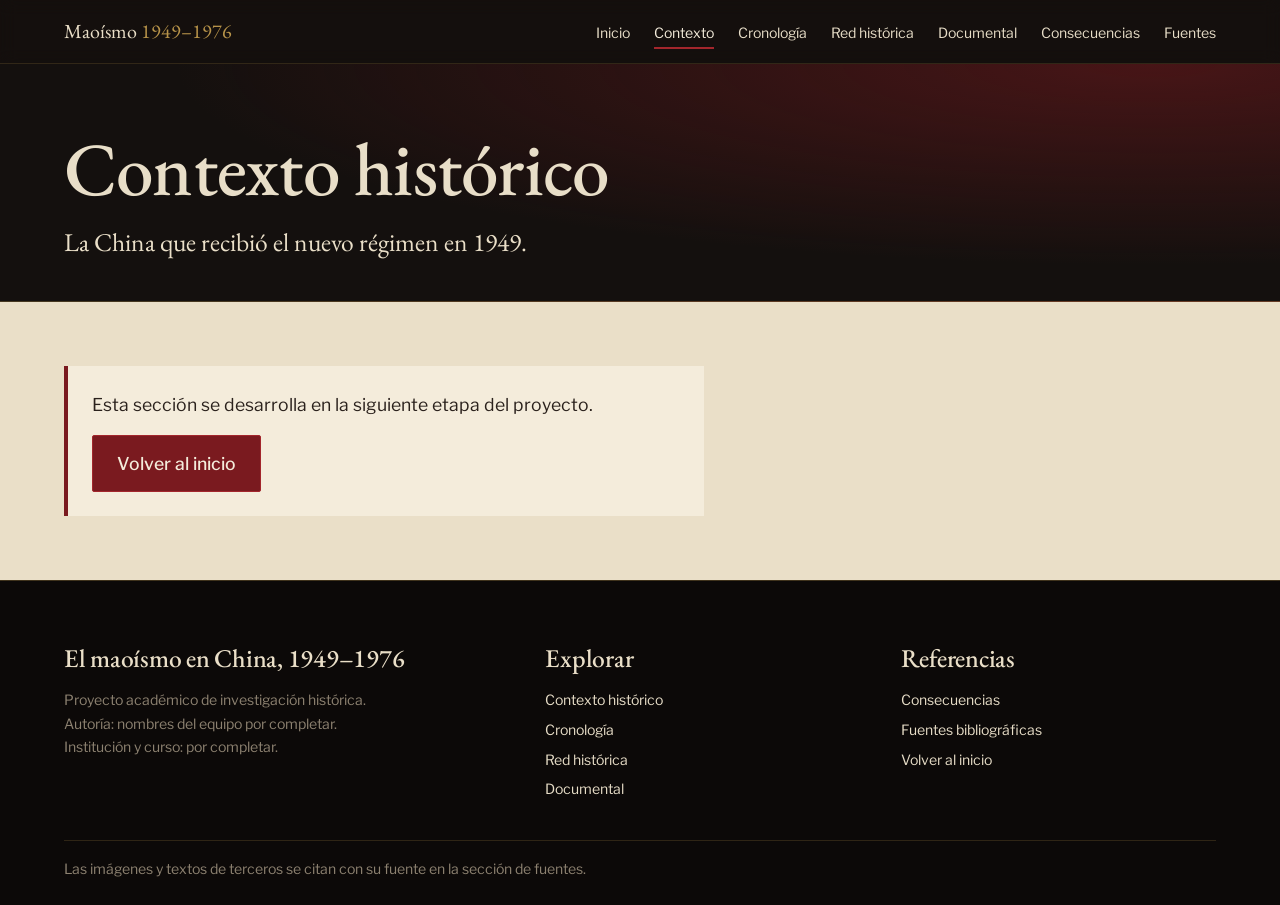
==== pages/contexto.html @ f31cc12b "feat: New estructure" ====
<!DOCTYPE html>
<html lang="es">
<head>
  <meta charset="UTF-8">
  <meta name="viewport" content="width=device-width, initial-scale=1">
  <title>Contexto histórico | El maoísmo en China, 1949–1976</title>
  <link rel="stylesheet" href="../css/base/variables.css">
  <link rel="stylesheet" href="../css/base/reset.css">
  <link rel="stylesheet" href="../css/base/typography.css">
  <link rel="stylesheet" href="../css/layout/grid.css">
  <link rel="stylesheet" href="../css/layout/header.css">
  <link rel="stylesheet" href="../css/layout/navigation.css">
  <link rel="stylesheet" href="../css/layout/footer.css">
  <link rel="stylesheet" href="../css/components/buttons.css">
  <link rel="stylesheet" href="../css/pages/interior.css">
  <link rel="stylesheet" href="../css/responsive.css">
</head>
<body data-page="contexto" data-root="../">
  <div id="site-header"></div>
  <main id="contenido">
    <header class="page-head">
      <div class="container">
        <h1>Contexto histórico</h1>
        <p class="lede">La China que recibió el nuevo régimen en 1949.</p>
      </div>
    </header>
    <section class="section surface-light">
      <div class="container">
        <div class="pending-note">
          <p>Esta sección se desarrolla en la siguiente etapa del proyecto.</p>
          <a class="btn" href="../index.html">Volver al inicio</a>
        </div>
      </div>
    </section>
  </main>
  <div id="site-footer"></div>
  <script type="module" src="../js/main.js"></script>
</body>
</html>
---- css/base/variables.css ----
:root {
  --ink: #14100e;
  --ink-soft: #231c19;
  --crimson: #7a1a1f;
  --crimson-bright: #a3262c;
  --paper: #eadfc8;
  --paper-light: #f4ecdb;
  --gold: #b8944a;
  --text-on-dark: #e8dec8;
  --text-on-light: #2a211c;
  --muted: #8d8271;

  --font-display: "EB Garamond", "Iowan Old Style", Georgia, serif;
  --font-body: "Libre Franklin", system-ui, -apple-system, "Segoe UI", sans-serif;

  --step--1: clamp(0.82rem, 0.8rem + 0.1vw, 0.9rem);
  --step-0: clamp(1rem, 0.96rem + 0.2vw, 1.1rem);
  --step-1: clamp(1.3rem, 1.2rem + 0.5vw, 1.6rem);
  --step-2: clamp(1.8rem, 1.5rem + 1.4vw, 2.6rem);
  --step-3: clamp(2.6rem, 1.9rem + 3.5vw, 5rem);

  --space-1: 0.5rem; --space-2: 1rem; --space-3: 1.5rem;
  --space-4: 2.5rem; --space-5: 4rem; --space-6: 7rem;
  --maxw: 72rem;
  --header-h: 4rem;
  --ease: cubic-bezier(.22,.61,.36,1);
}
---- css/base/typography.css ----
@import url("https://fonts.googleapis.com/css2?family=EB+Garamond:ital,wght@0,400;0,500;0,700;1,400&family=Libre+Franklin:wght@400;500;600&display=swap");

body { font-family: var(--font-body); font-size: var(--step-0); line-height: 1.65; background: var(--ink); color: var(--text-on-dark); }
h1, h2, h3 { font-family: var(--font-display); font-weight: 500; line-height: 1.08; letter-spacing: -0.01em; }
h1 { font-size: var(--step-3); }
h2 { font-size: var(--step-2); }
h3 { font-size: var(--step-1); }
.lede { font-family: var(--font-display); font-size: var(--step-1); line-height: 1.4; max-width: 40ch; }
.prose { max-width: 62ch; }
.prose p + p { margin-top: var(--space-2); }
.muted { color: var(--muted); font-size: var(--step--1); }
---- css/layout/grid.css ----
.container { width: min(100% - 2.5rem, var(--maxw)); margin-inline: auto; }
.surface-dark { background: var(--ink); color: var(--text-on-dark); }
.surface-light { background: var(--paper); color: var(--text-on-light); }
.section { padding-block: var(--space-5); }
.skip-link { position: absolute; left: -999px; top: 0; background: var(--gold); color: var(--ink); padding: .5rem 1rem; z-index: 100; }
.skip-link:focus { left: 0; }
---- css/layout/header.css ----
.site-header { position: sticky; top: 0; z-index: 50; height: var(--header-h); background: rgba(20,16,14,.55); backdrop-filter: blur(8px); border-bottom: 1px solid rgba(184,148,74,.18); transition: background .35s var(--ease), border-color .35s var(--ease); }
.site-header.is-scrolled { background: rgba(20,16,14,.95); border-color: rgba(184,148,74,.35); }
.site-header .container { height: 100%; display: flex; align-items: center; justify-content: space-between; gap: var(--space-3); }
.brand { font-family: var(--font-display); font-size: 1.25rem; text-decoration: none; color: var(--paper); }
.brand span { color: var(--gold); }
---- css/layout/navigation.css ----
.nav-toggle { display: none; background: none; border: 1px solid var(--gold); padding: .4rem .8rem; border-radius: 2px; }
.nav-list { display: flex; gap: var(--space-3); }
.nav-list a { text-decoration: none; font-size: var(--step--1); padding: .4rem 0; border-bottom: 2px solid transparent; transition: border-color .25s var(--ease), color .25s var(--ease); }
.nav-list a:hover { color: var(--gold); }
.nav-list a[aria-current="page"] { border-color: var(--crimson-bright); color: var(--paper-light); }

@media (max-width: 52rem) {
  .nav-toggle { display: block; }
  .nav-list { position: absolute; top: var(--header-h); left: 0; right: 0; flex-direction: column; gap: 0; background: var(--ink-soft); padding: var(--space-2) 1.25rem var(--space-3); border-bottom: 1px solid var(--gold); display: none; }
  .nav-list.is-open { display: flex; }
  .nav-list a { padding: .8rem 0; }
}
---- css/layout/footer.css ----
.site-footer { background: #0c0908; border-top: 1px solid rgba(184,148,74,.3); padding-block: var(--space-5) var(--space-3); font-size: var(--step--1); color: var(--muted); }
.footer-grid { display: grid; gap: var(--space-4); grid-template-columns: 1.4fr 1fr 1fr; }
.site-footer h2 { font-size: var(--step-1); color: var(--paper); margin-bottom: var(--space-2); }
.site-footer li + li { margin-top: .4rem; }
.site-footer a { color: var(--text-on-dark); text-decoration: none; border-bottom: 1px solid transparent; transition: border-color .25s var(--ease), color .25s var(--ease); }
.site-footer a:hover { color: var(--gold); border-color: var(--gold); }
.footer-note { margin-top: var(--space-4); padding-top: var(--space-2); border-top: 1px solid rgba(184,148,74,.2); }
@media (max-width: 52rem) { .footer-grid { grid-template-columns: 1fr; gap: var(--space-3); } }
---- css/components/buttons.css ----
.btn { display: inline-block; padding: .8rem 1.5rem; background: var(--crimson); color: var(--paper-light); text-decoration: none; border: 1px solid var(--crimson-bright); border-radius: 2px; font-weight: 500; transition: background .25s var(--ease); }
.btn:hover { background: var(--crimson-bright); }
.btn--ghost { background: transparent; border-color: var(--gold); color: var(--gold); }
.btn--ghost:hover { background: rgba(184,148,74,.12); }
---- css/pages/interior.css ----
.page-head { padding-block: var(--space-5) var(--space-4); background: radial-gradient(ellipse at 90% 0%, rgba(122,26,31,.5), transparent 60%), var(--ink); border-bottom: 1px solid rgba(184,148,74,.3); }
.page-head h1 { font-size: var(--step-3); margin-bottom: var(--space-2); }
.page-head .lede { color: var(--paper); }
.pending-note { max-width: 40rem; padding: var(--space-3); background: var(--paper-light); border-left: 4px solid var(--crimson); }
.pending-note .btn { margin-top: var(--space-2); }
---- css/responsive.css ----
@media (max-width: 40rem) {
  .section { padding-block: var(--space-4); }
  .hero { padding-block: var(--space-5) var(--space-4); }
}
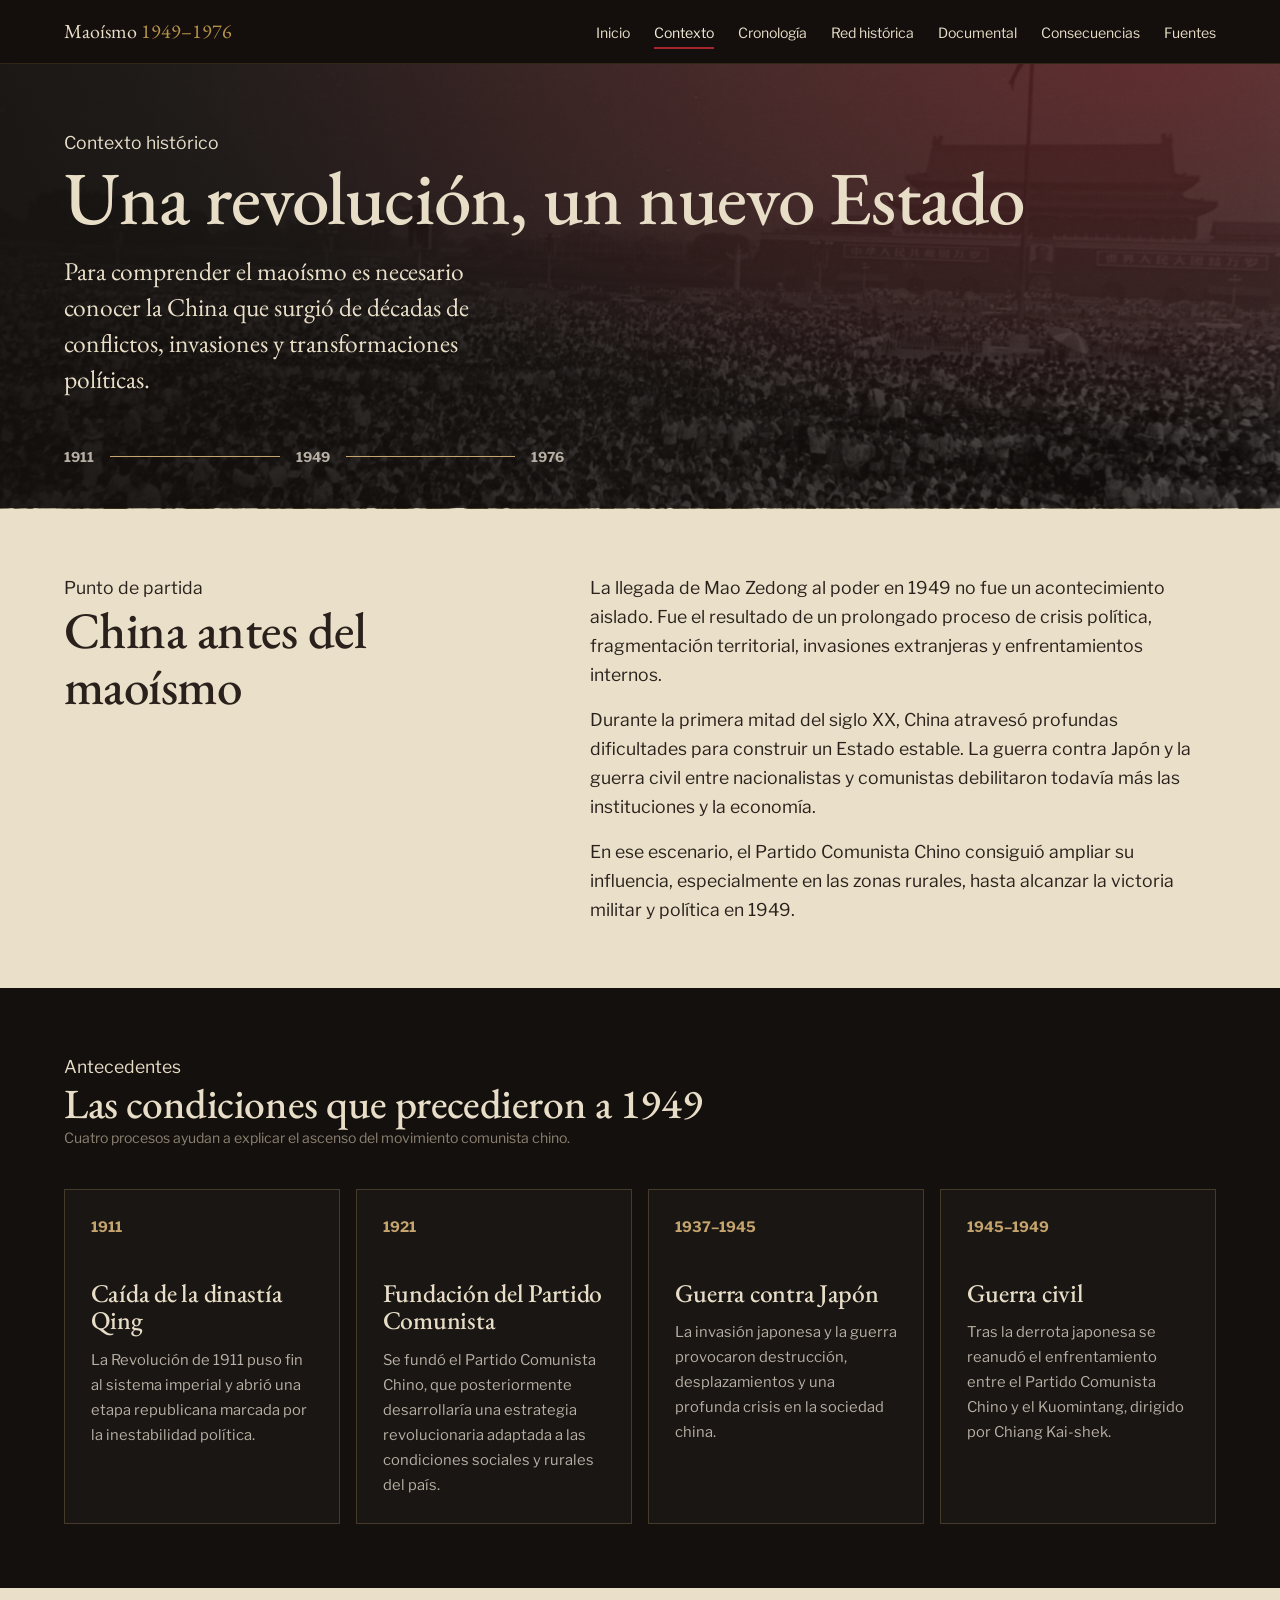
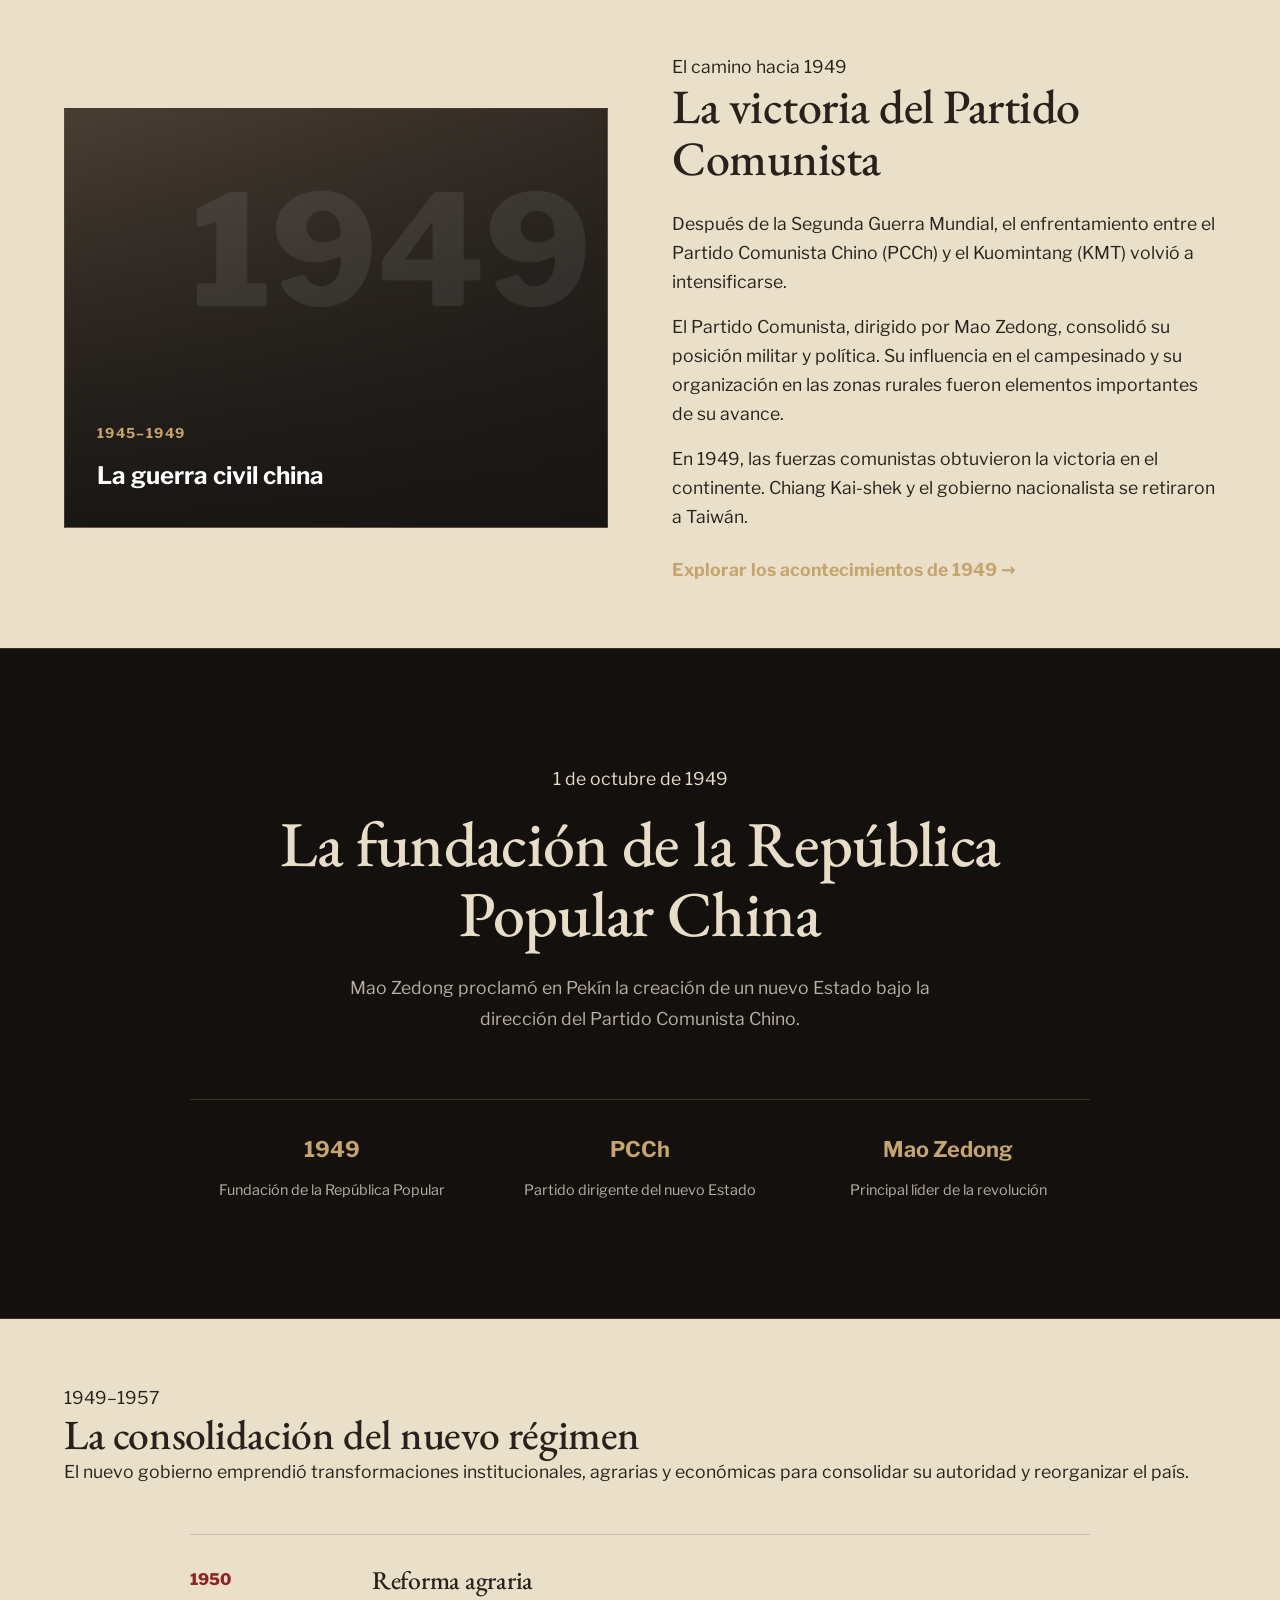
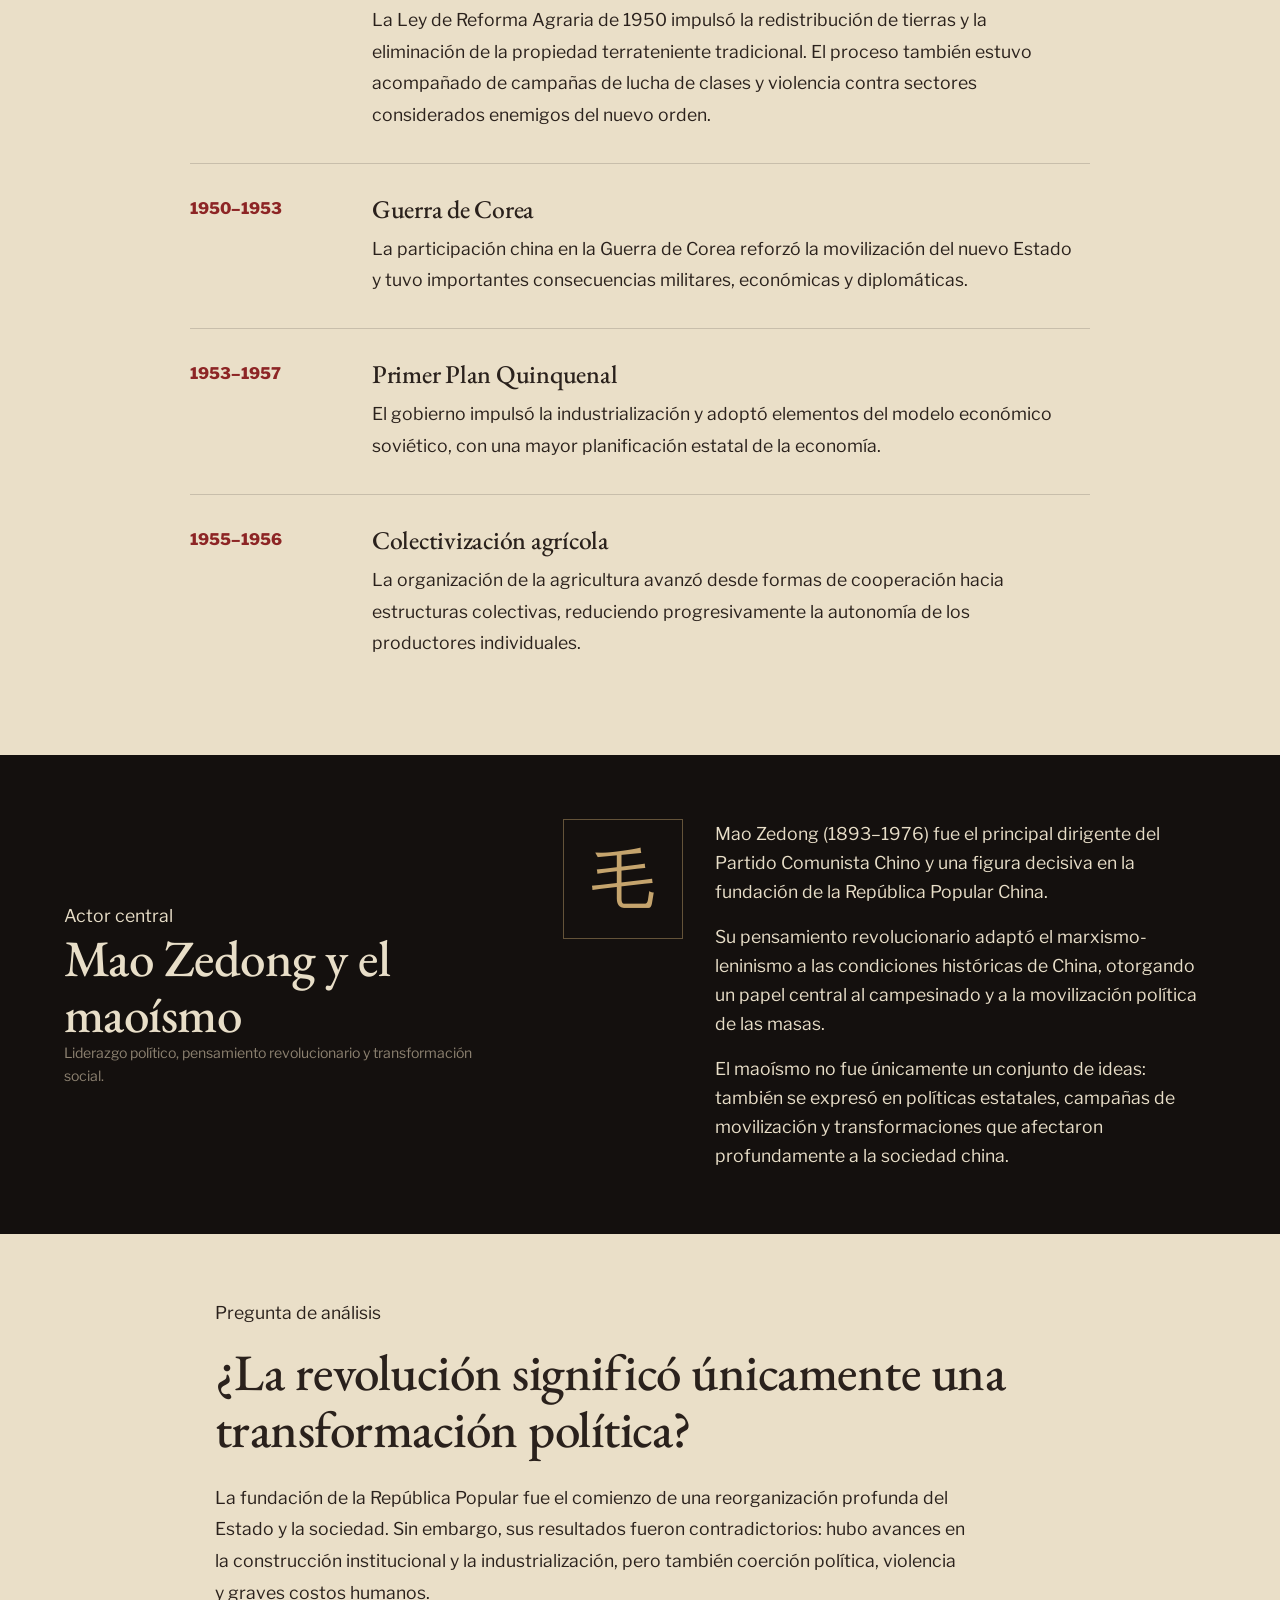
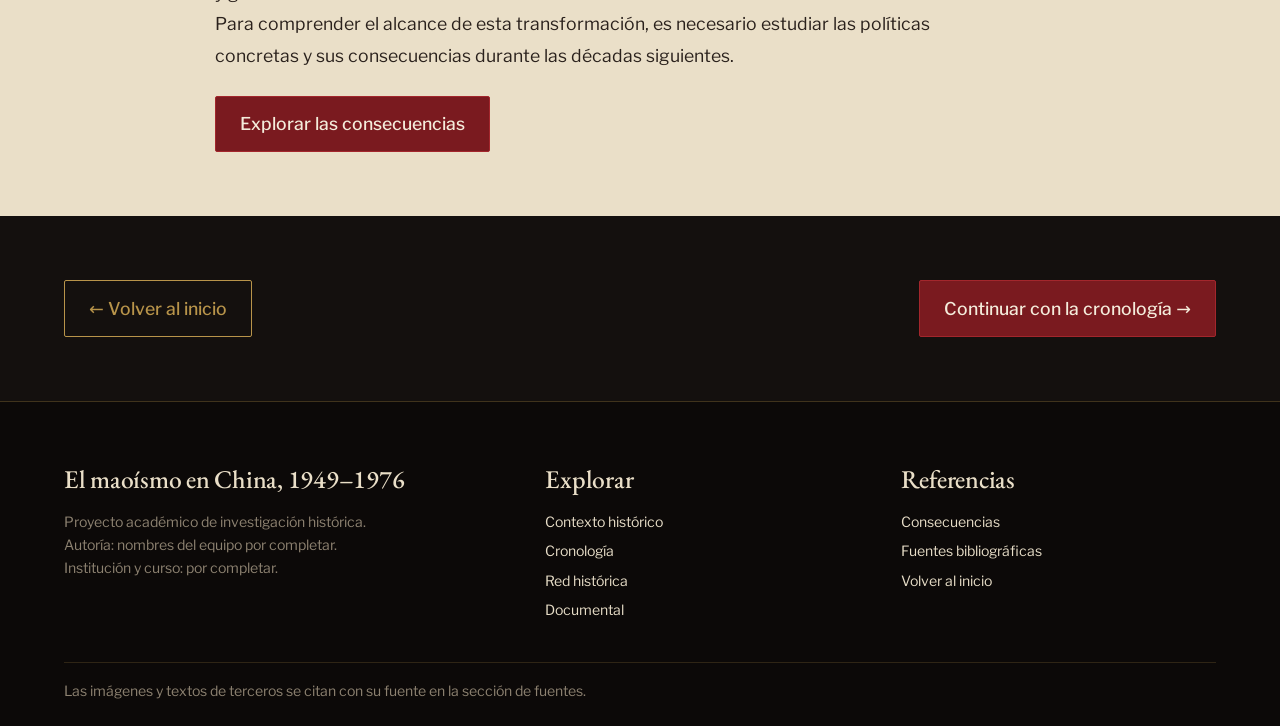
==== commit 7c927479: "feat: New modifications" ====
--- a/pages/contexto.html
+++ b/pages/contexto.html
@@ -3,37 +3,409 @@
 <head>
   <meta charset="UTF-8">
   <meta name="viewport" content="width=device-width, initial-scale=1">
+
   <title>Contexto histórico | El maoísmo en China, 1949–1976</title>
+
+  <meta
+    name="description"
+    content="Contexto histórico de China antes y después de la fundación de la República Popular en 1949."
+  >
+
   <link rel="stylesheet" href="../css/base/variables.css">
   <link rel="stylesheet" href="../css/base/reset.css">
   <link rel="stylesheet" href="../css/base/typography.css">
+
   <link rel="stylesheet" href="../css/layout/grid.css">
   <link rel="stylesheet" href="../css/layout/header.css">
   <link rel="stylesheet" href="../css/layout/navigation.css">
   <link rel="stylesheet" href="../css/layout/footer.css">
+
   <link rel="stylesheet" href="../css/components/buttons.css">
+
   <link rel="stylesheet" href="../css/pages/interior.css">
+  <link rel="stylesheet" href="../css/pages/contexto.css">
+
   <link rel="stylesheet" href="../css/responsive.css">
 </head>
+
 <body data-page="contexto" data-root="../">
+
   <div id="site-header"></div>
+
   <main id="contenido">
-    <header class="page-head">
+
+    <!-- ENCABEZADO -->
+    <header class="page-head context-header">
       <div class="container">
-        <h1>Contexto histórico</h1>
-        <p class="lede">La China que recibió el nuevo régimen en 1949.</p>
+        <span class="section-kicker">Contexto histórico</span>
+
+        <h1>Una revolución, un nuevo Estado</h1>
+
+        <p class="lede">
+          Para comprender el maoísmo es necesario conocer la China
+          que surgió de décadas de conflictos, invasiones y
+          transformaciones políticas.
+        </p>
+
+        <div class="context-period">
+          <span>1911</span>
+          <span class="period-line"></span>
+          <span>1949</span>
+          <span class="period-line"></span>
+          <span>1976</span>
+        </div>
       </div>
     </header>
+
+    <!-- INTRODUCCIÓN -->
+    <section class="section surface-light">
+      <div class="container context-intro">
+
+        <div>
+          <span class="section-kicker">Punto de partida</span>
+          <h2>China antes del maoísmo</h2>
+        </div>
+
+        <div class="prose">
+          <p>
+            La llegada de Mao Zedong al poder en 1949 no fue un
+            acontecimiento aislado. Fue el resultado de un prolongado
+            proceso de crisis política, fragmentación territorial,
+            invasiones extranjeras y enfrentamientos internos.
+          </p>
+
+          <p>
+            Durante la primera mitad del siglo XX, China atravesó
+            profundas dificultades para construir un Estado estable.
+            La guerra contra Japón y la guerra civil entre nacionalistas
+            y comunistas debilitaron todavía más las instituciones
+            y la economía.
+          </p>
+
+          <p>
+            En ese escenario, el Partido Comunista Chino consiguió
+            ampliar su influencia, especialmente en las zonas rurales,
+            hasta alcanzar la victoria militar y política en 1949.
+          </p>
+        </div>
+
+      </div>
+    </section>
+
+    <!-- ANTECEDENTES -->
+    <section class="section surface-dark">
+      <div class="container">
+
+        <div class="section-head">
+          <span class="section-kicker">Antecedentes</span>
+          <h2>Las condiciones que precedieron a 1949</h2>
+          <p class="muted">
+            Cuatro procesos ayudan a explicar el ascenso del
+            movimiento comunista chino.
+          </p>
+        </div>
+
+        <div class="context-grid">
+
+          <article class="context-card">
+            <span class="context-date">1911</span>
+            <h3>Caída de la dinastía Qing</h3>
+            <p>
+              La Revolución de 1911 puso fin al sistema imperial
+              y abrió una etapa republicana marcada por la
+              inestabilidad política.
+            </p>
+          </article>
+
+          <article class="context-card">
+            <span class="context-date">1921</span>
+            <h3>Fundación del Partido Comunista</h3>
+            <p>
+              Se fundó el Partido Comunista Chino, que posteriormente
+              desarrollaría una estrategia revolucionaria adaptada
+              a las condiciones sociales y rurales del país.
+            </p>
+          </article>
+
+          <article class="context-card">
+            <span class="context-date">1937–1945</span>
+            <h3>Guerra contra Japón</h3>
+            <p>
+              La invasión japonesa y la guerra provocaron destrucción,
+              desplazamientos y una profunda crisis en la sociedad
+              china.
+            </p>
+          </article>
+
+          <article class="context-card">
+            <span class="context-date">1945–1949</span>
+            <h3>Guerra civil</h3>
+            <p>
+              Tras la derrota japonesa se reanudó el enfrentamiento
+              entre el Partido Comunista Chino y el Kuomintang,
+              dirigido por Chiang Kai-shek.
+            </p>
+          </article>
+
+        </div>
+
+      </div>
+    </section>
+
+    <!-- GUERRA CIVIL -->
+    <section class="section surface-light">
+      <div class="container context-split">
+
+        <div class="context-visual civil-war-visual">
+          <span class="visual-label">1945–1949</span>
+          <p>La guerra civil china</p>
+        </div>
+
+        <div class="context-text">
+          <span class="section-kicker">El camino hacia 1949</span>
+
+          <h2>La victoria del Partido Comunista</h2>
+
+          <div class="prose">
+            <p>
+              Después de la Segunda Guerra Mundial, el enfrentamiento
+              entre el Partido Comunista Chino (PCCh) y el Kuomintang
+              (KMT) volvió a intensificarse.
+            </p>
+
+            <p>
+              El Partido Comunista, dirigido por Mao Zedong, consolidó
+              su posición militar y política. Su influencia en el
+              campesinado y su organización en las zonas rurales
+              fueron elementos importantes de su avance.
+            </p>
+
+            <p>
+              En 1949, las fuerzas comunistas obtuvieron la victoria
+              en el continente. Chiang Kai-shek y el gobierno
+              nacionalista se retiraron a Taiwán.
+            </p>
+          </div>
+
+          <a class="text-link" href="cronologia.html">
+            Explorar los acontecimientos de 1949 →
+          </a>
+        </div>
+
+      </div>
+    </section>
+
+    <!-- FUNDACIÓN -->
+    <section class="context-foundation surface-dark">
+      <div class="container foundation-content">
+
+        <span class="section-kicker">1 de octubre de 1949</span>
+
+        <h2>La fundación de la República Popular China</h2>
+
+        <p class="foundation-lede">
+          Mao Zedong proclamó en Pekín la creación de un nuevo Estado
+          bajo la dirección del Partido Comunista Chino.
+        </p>
+
+        <div class="foundation-facts">
+
+          <article>
+            <strong>1949</strong>
+            <span>Fundación de la República Popular</span>
+          </article>
+
+          <article>
+            <strong>PCCh</strong>
+            <span>Partido dirigente del nuevo Estado</span>
+          </article>
+
+          <article>
+            <strong>Mao Zedong</strong>
+            <span>Principal líder de la revolución</span>
+          </article>
+
+        </div>
+
+      </div>
+    </section>
+
+    <!-- CONSOLIDACIÓN -->
     <section class="section surface-light">
       <div class="container">
-        <div class="pending-note">
-          <p>Esta sección se desarrolla en la siguiente etapa del proyecto.</p>
-          <a class="btn" href="../index.html">Volver al inicio</a>
-        </div>
-      </div>
-    </section>
+
+        <div class="section-head">
+          <span class="section-kicker">1949–1957</span>
+          <h2>La consolidación del nuevo régimen</h2>
+          <p>
+            El nuevo gobierno emprendió transformaciones institucionales,
+            agrarias y económicas para consolidar su autoridad y
+            reorganizar el país.
+          </p>
+        </div>
+
+        <div class="consolidation-list">
+
+          <article class="consolidation-item">
+            <span class="consolidation-year">1950</span>
+
+            <div>
+              <h3>Reforma agraria</h3>
+              <p>
+                La Ley de Reforma Agraria de 1950 impulsó la
+                redistribución de tierras y la eliminación de
+                la propiedad terrateniente tradicional. El proceso
+                también estuvo acompañado de campañas de lucha de
+                clases y violencia contra sectores considerados
+                enemigos del nuevo orden.
+              </p>
+            </div>
+          </article>
+
+          <article class="consolidation-item">
+            <span class="consolidation-year">1950–1953</span>
+
+            <div>
+              <h3>Guerra de Corea</h3>
+              <p>
+                La participación china en la Guerra de Corea
+                reforzó la movilización del nuevo Estado y tuvo
+                importantes consecuencias militares, económicas
+                y diplomáticas.
+              </p>
+            </div>
+          </article>
+
+          <article class="consolidation-item">
+            <span class="consolidation-year">1953–1957</span>
+
+            <div>
+              <h3>Primer Plan Quinquenal</h3>
+              <p>
+                El gobierno impulsó la industrialización y adoptó
+                elementos del modelo económico soviético, con
+                una mayor planificación estatal de la economía.
+              </p>
+            </div>
+          </article>
+
+          <article class="consolidation-item">
+            <span class="consolidation-year">1955–1956</span>
+
+            <div>
+              <h3>Colectivización agrícola</h3>
+              <p>
+                La organización de la agricultura avanzó desde
+                formas de cooperación hacia estructuras colectivas,
+                reduciendo progresivamente la autonomía de los
+                productores individuales.
+              </p>
+            </div>
+          </article>
+
+        </div>
+
+      </div>
+    </section>
+
+    <!-- MAO -->
+    <section class="section surface-dark">
+      <div class="container mao-profile">
+
+        <div class="mao-profile-heading">
+          <span class="section-kicker">Actor central</span>
+          <h2>Mao Zedong y el maoísmo</h2>
+          <p class="muted">
+            Liderazgo político, pensamiento revolucionario y
+            transformación social.
+          </p>
+        </div>
+
+        <div class="mao-profile-content">
+
+          <div class="mao-monogram" aria-hidden="true">毛</div>
+
+          <div class="prose">
+            <p>
+              Mao Zedong (1893–1976) fue el principal dirigente
+              del Partido Comunista Chino y una figura decisiva
+              en la fundación de la República Popular China.
+            </p>
+
+            <p>
+              Su pensamiento revolucionario adaptó el marxismo-leninismo
+              a las condiciones históricas de China, otorgando un
+              papel central al campesinado y a la movilización política
+              de las masas.
+            </p>
+
+            <p>
+              El maoísmo no fue únicamente un conjunto de ideas:
+              también se expresó en políticas estatales, campañas
+              de movilización y transformaciones que afectaron
+              profundamente a la sociedad china.
+            </p>
+          </div>
+
+        </div>
+
+      </div>
+    </section>
+
+    <!-- CIERRE ANALÍTICO -->
+    <section class="section surface-light">
+      <div class="container context-conclusion">
+
+        <span class="section-kicker">Pregunta de análisis</span>
+
+        <h2>
+          ¿La revolución significó únicamente una transformación
+          política?
+        </h2>
+
+        <p>
+          La fundación de la República Popular fue el comienzo
+          de una reorganización profunda del Estado y la sociedad.
+          Sin embargo, sus resultados fueron contradictorios:
+          hubo avances en la construcción institucional y la
+          industrialización, pero también coerción política,
+          violencia y graves costos humanos.
+        </p>
+
+        <p>
+          Para comprender el alcance de esta transformación,
+          es necesario estudiar las políticas concretas y sus
+          consecuencias durante las décadas siguientes.
+        </p>
+
+        <a class="btn" href="consecuencias.html">
+          Explorar las consecuencias
+        </a>
+
+      </div>
+    </section>
+
+    <!-- NAVEGACIÓN -->
+    <section class="section surface-dark">
+      <div class="container context-navigation">
+
+        <a class="btn btn--ghost" href="../index.html">
+          ← Volver al inicio
+        </a>
+
+        <a class="btn" href="cronologia.html">
+          Continuar con la cronología →
+        </a>
+
+      </div>
+    </section>
+
   </main>
+
   <div id="site-footer"></div>
+
   <script type="module" src="../js/main.js"></script>
+
 </body>
 </html>
+
--- a/css/pages/interior.css
+++ b/css/pages/interior.css
@@ -1,5 +1,79 @@
-.page-head { padding-block: var(--space-5) var(--space-4); background: radial-gradient(ellipse at 90% 0%, rgba(122,26,31,.5), transparent 60%), var(--ink); border-bottom: 1px solid rgba(184,148,74,.3); }
+.page-head {
+  padding-block: var(--space-5) var(--space-4);
+  background:
+    radial-gradient(
+      ellipse at 90% 0%,
+      rgba(122, 26, 31, .5),
+      transparent 60%
+    ),
+    linear-gradient(
+      90deg,
+      rgba(20, 16, 14, .94),
+      rgba(20, 16, 14, .72)
+    ),
+    url("../../assets/images/backgrounds/background_2.jpg");
+
+  background-size: cover;
+  background-position: center 45%;
+  background-repeat: no-repeat;
+
+  border-bottom: 1px solid rgba(184, 148, 74, .3);
+}
 .page-head h1 { font-size: var(--step-3); margin-bottom: var(--space-2); }
 .page-head .lede { color: var(--paper); }
 .pending-note { max-width: 40rem; padding: var(--space-3); background: var(--paper-light); border-left: 4px solid var(--crimson); }
 .pending-note .btn { margin-top: var(--space-2); }
+
+/* DOCUMENTOS HISTÓRICOS */
+
+.document-gallery {
+  display: grid;
+  grid-template-columns: repeat(3, minmax(0, 1fr));
+  gap: 1.5rem;
+  margin-block: 2.5rem;
+}
+
+.document-card {
+  padding: 1rem;
+  background: var(--paper-light);
+  border: 1px solid rgba(184, 148, 74, .3);
+}
+
+.document-card img {
+  display: block;
+  width: 100%;
+  height: 260px;
+  object-fit: contain;
+  background: #e8e4dc;
+  margin-bottom: 1rem;
+}
+
+.document-card h3 {
+  color: var(--crimson);
+  margin-bottom: .5rem;
+}
+
+.document-card p {
+  color: var(--text-on-light);
+  font-size: .9rem;
+  line-height: 1.6;
+}
+
+.document-reference {
+  display: block;
+  margin-top: 1rem;
+  font-size: .8rem;
+  color: #777;
+  border-top: 1px solid rgba(0, 0, 0, .15);
+  padding-top: .7rem;
+}
+
+@media (max-width: 52rem) {
+  .document-gallery {
+    grid-template-columns: 1fr;
+  }
+
+  .document-card img {
+    height: 220px;
+  }
+}
--- a/css/pages/contexto.css
+++ b/css/pages/contexto.css
@@ -0,0 +1,364 @@
+
+/* =========================================
+   CONTEXTO HISTÓRICO
+========================================= */
+
+.context-header {
+  position: relative;
+}
+
+.context-period {
+  display: flex;
+  align-items: center;
+  gap: 1rem;
+  max-width: 500px;
+  margin-top: 3rem;
+  color: var(--color-muted, #b8b0a4);
+  font-size: 0.85rem;
+  font-weight: 700;
+}
+
+.period-line {
+  height: 1px;
+  flex: 1;
+  background: var(--color-accent, #c5a46d);
+}
+
+/* INTRODUCCIÓN */
+
+.context-intro {
+  display: grid;
+  grid-template-columns: 0.85fr 1.15fr;
+  gap: 4rem;
+  align-items: start;
+}
+
+.context-intro h2 {
+  max-width: 450px;
+  font-size: clamp(2rem, 4vw, 3.2rem);
+  line-height: 1.1;
+}
+
+/* ANTECEDENTES */
+
+.context-grid {
+  display: grid;
+  grid-template-columns: repeat(4, minmax(0, 1fr));
+  gap: 1rem;
+  margin-top: 2.5rem;
+}
+
+.context-card {
+  padding: 1.6rem;
+  min-height: 290px;
+  border: 1px solid rgba(197, 164, 109, 0.25);
+  background: rgba(255, 255, 255, 0.025);
+  transition: transform 180ms ease, border-color 180ms ease;
+}
+
+.context-card:hover {
+  transform: translateY(-5px);
+  border-color: var(--color-accent, #c5a46d);
+}
+
+.context-date {
+  display: block;
+  margin-bottom: 2.5rem;
+  color: var(--color-accent, #c5a46d);
+  font-size: 0.9rem;
+  font-weight: 700;
+}
+
+.context-card h3 {
+  margin-bottom: 0.8rem;
+}
+
+.context-card p {
+  color: var(--color-muted, #b8b0a4);
+  font-size: 0.92rem;
+  line-height: 1.7;
+}
+
+/* GUERRA CIVIL */
+
+.context-split {
+  display: grid;
+  grid-template-columns: 1fr 1fr;
+  gap: 4rem;
+  align-items: center;
+}
+
+.context-visual {
+  position: relative;
+  display: flex;
+  flex-direction: column;
+  justify-content: flex-end;
+  min-height: 420px;
+  padding: 2rem;
+  overflow: hidden;
+  background:
+    linear-gradient(
+      0deg,
+      rgba(23, 21, 19, 0.95),
+      rgba(23, 21, 19, 0.12)
+    ),
+    linear-gradient(135deg, #514438, #211d19);
+  border: 1px solid rgba(197, 164, 109, 0.25);
+}
+
+.civil-war-visual::before {
+  content: "1949";
+  position: absolute;
+  top: 1rem;
+  right: 1rem;
+  color: rgba(255, 255, 255, 0.08);
+  font-size: clamp(5rem, 12vw, 10rem);
+  font-weight: 800;
+}
+
+.visual-label {
+  position: relative;
+  color: var(--color-accent, #c5a46d);
+  font-size: 0.85rem;
+  font-weight: 700;
+  letter-spacing: 0.1em;
+}
+
+.context-visual p {
+  position: relative;
+  margin-top: 0.7rem;
+  color: #fff;
+  font-size: 1.5rem;
+  font-weight: 700;
+}
+
+.context-text h2 {
+  margin-bottom: 1.5rem;
+  font-size: clamp(2rem, 4vw, 3rem);
+}
+
+.text-link {
+  display: inline-block;
+  margin-top: 1.5rem;
+  color: var(--color-accent, #c5a46d);
+  font-weight: 700;
+  text-decoration: none;
+}
+
+.text-link:hover {
+  text-decoration: underline;
+}
+
+/* FUNDACIÓN */
+
+.context-foundation {
+  padding: clamp(4rem, 9vw, 8rem) 0;
+  text-align: center;
+  border-top: 1px solid rgba(197, 164, 109, 0.2);
+  border-bottom: 1px solid rgba(197, 164, 109, 0.2);
+}
+
+.foundation-content {
+  max-width: 900px;
+}
+
+.foundation-content h2 {
+  margin: 1rem auto 1.5rem;
+  max-width: 750px;
+  font-size: clamp(2.3rem, 5vw, 4.5rem);
+  line-height: 1.08;
+}
+
+.foundation-lede {
+  max-width: 650px;
+  margin: 0 auto;
+  color: var(--color-muted, #b8b0a4);
+  font-size: 1.1rem;
+  line-height: 1.8;
+}
+
+.foundation-facts {
+  display: grid;
+  grid-template-columns: repeat(3, 1fr);
+  gap: 1.5rem;
+  margin-top: 4rem;
+  padding-top: 2rem;
+  border-top: 1px solid rgba(197, 164, 109, 0.25);
+}
+
+.foundation-facts article {
+  display: flex;
+  flex-direction: column;
+  gap: 0.7rem;
+}
+
+.foundation-facts strong {
+  color: var(--color-accent, #c5a46d);
+  font-size: 1.35rem;
+}
+
+.foundation-facts span {
+  color: var(--color-muted, #b8b0a4);
+  font-size: 0.9rem;
+}
+
+/* CONSOLIDACIÓN */
+
+.consolidation-list {
+  max-width: 900px;
+  margin: 3rem auto 0;
+}
+
+.consolidation-item {
+  display: grid;
+  grid-template-columns: 150px 1fr;
+  gap: 2rem;
+  padding: 2rem 0;
+  border-top: 1px solid rgba(23, 21, 19, 0.16);
+}
+
+.consolidation-year {
+  color: var(--color-accent, #8d2525);
+  font-size: 1rem;
+  font-weight: 800;
+}
+
+.consolidation-item h3 {
+  margin-bottom: 0.6rem;
+}
+
+.consolidation-item p {
+  max-width: 700px;
+  line-height: 1.8;
+}
+
+/* PERFIL DE MAO */
+
+.mao-profile {
+  display: grid;
+  grid-template-columns: 0.8fr 1.2fr;
+  gap: 4rem;
+  align-items: center;
+}
+
+.mao-profile-heading h2 {
+  max-width: 450px;
+  font-size: clamp(2rem, 4vw, 3.2rem);
+}
+
+.mao-profile-content {
+  display: grid;
+  grid-template-columns: 120px 1fr;
+  gap: 2rem;
+  align-items: start;
+}
+
+.mao-monogram {
+  display: grid;
+  place-items: center;
+  width: 120px;
+  height: 120px;
+  border: 1px solid rgba(197, 164, 109, 0.45);
+  color: var(--color-accent, #c5a46d);
+  font-size: 4rem;
+}
+
+/* CONCLUSIÓN */
+
+.context-conclusion {
+  max-width: 850px;
+}
+
+.context-conclusion h2 {
+  margin: 1rem 0 1.5rem;
+  font-size: clamp(2rem, 4vw, 3.5rem);
+  line-height: 1.12;
+}
+
+.context-conclusion p {
+  max-width: 750px;
+  line-height: 1.8;
+}
+
+.context-conclusion .btn {
+  margin-top: 1.5rem;
+}
+
+/* NAVEGACIÓN */
+
+.context-navigation {
+  display: flex;
+  justify-content: space-between;
+  gap: 1rem;
+}
+
+/* RESPONSIVE */
+
+@media (max-width: 1000px) {
+  .context-grid {
+    grid-template-columns: repeat(2, minmax(0, 1fr));
+  }
+
+  .context-split,
+  .mao-profile {
+    grid-template-columns: 1fr;
+    gap: 2.5rem;
+  }
+}
+
+@media (max-width: 650px) {
+  .context-intro {
+    grid-template-columns: 1fr;
+    gap: 1.5rem;
+  }
+
+  .context-grid {
+    grid-template-columns: 1fr;
+  }
+
+  .context-card {
+    min-height: auto;
+  }
+
+  .context-date {
+    margin-bottom: 1.2rem;
+  }
+
+  .context-visual {
+    min-height: 280px;
+  }
+
+  .foundation-facts {
+    grid-template-columns: 1fr;
+    gap: 2rem;
+  }
+
+  .consolidation-item {
+    grid-template-columns: 1fr;
+    gap: 0.7rem;
+  }
+
+  .mao-profile-content {
+    grid-template-columns: 1fr;
+  }
+
+  .context-navigation {
+    flex-direction: column;
+  }
+
+  .context-navigation .btn {
+    width: 100%;
+    text-align: center;
+  }
+}
+
+@media (prefers-reduced-motion: reduce) {
+  .context-card {
+    transition: none;
+  }
+
+  .context-card:hover {
+    transform: none;
+  }
+}
+
